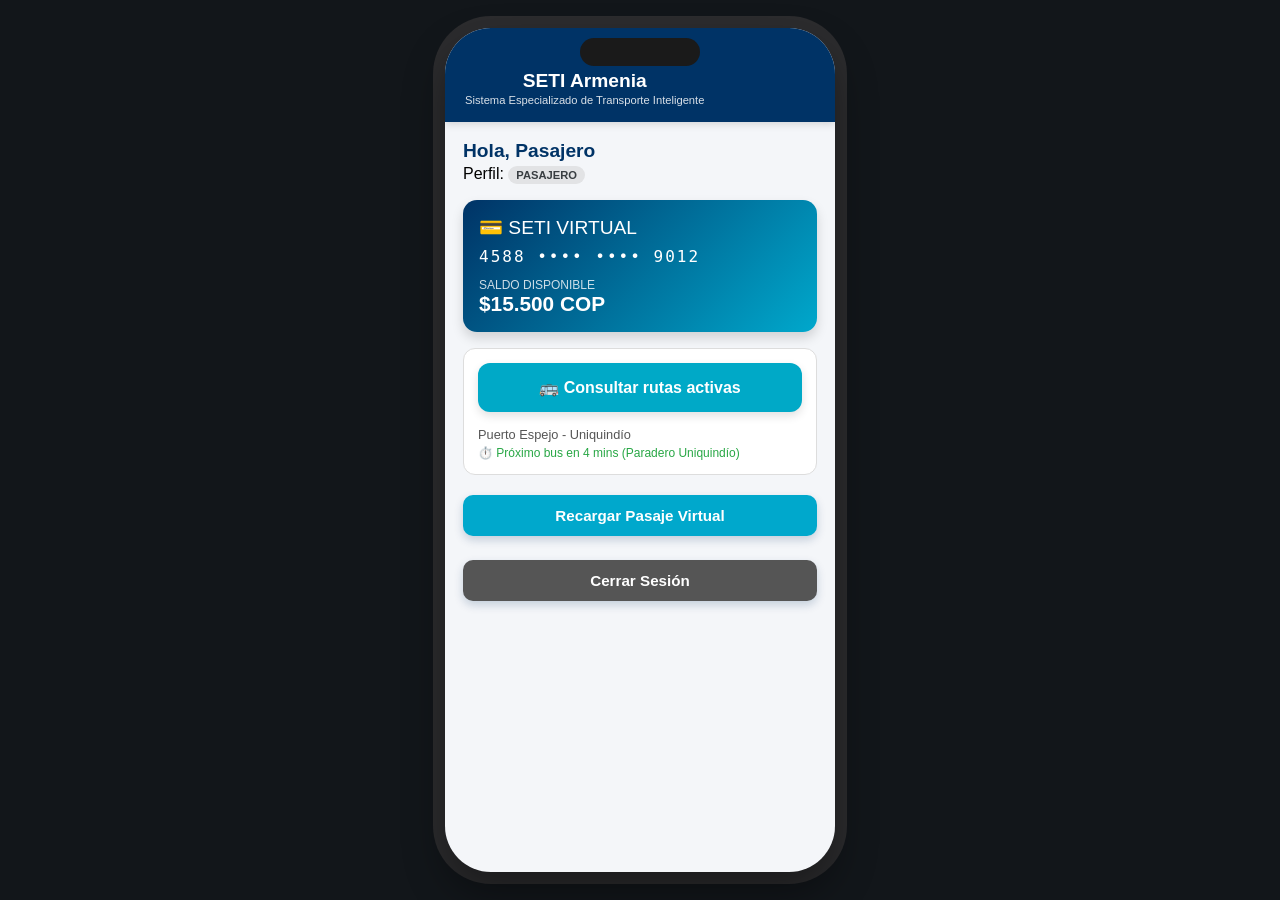
==== dashboard.html @ dfe30936 "first commit" ====
<!DOCTYPE html>
<html lang="es">
<head>
    <meta charset="UTF-8">
    <meta name="viewport" content="width=device-width, initial-scale=1.0, maximum-scale=1.0, user-scalable=no">
    <title>SETI Armenia - Inicio / Dashboard</title>
    <link rel="stylesheet" href="styles.css">
</head>
<body>

<div class="mobile-frame">
    <!-- Encabezado de la App Móvil -->
    <div class="app-header">
        <div class="text-header">
            <h1>SETI Armenia</h1>
            <p>Sistema Especializado de Transporte Inteligente</p>
        </div>
    </div>

    <!-- Contenido Principal del Dashboard -->
    <div class="screen-content">
        <div id="user-dashboard">
            <h2 id="dash-welcome" style="font-size:1.2rem; color:var(--primary-blue);">Cargando perfil...</h2>
            <div id="dash-role-info" style="margin-bottom: 16px;"></div>

            <!-- Vista Móvil para Pasajeros -->
            <div id="view-pasajero" class="hidden">
                <div class="virtual-card">
                    <div class="card-chip">💳 SETI VIRTUAL</div>
                    <div class="card-number">4588 •••• •••• 9012</div>
                    <div style="font-size:0.75rem; opacity:0.8;">SALDO DISPONIBLE</div>
                    <div class="card-balance">$15.500 COP</div>
                </div>
                <div style="background:white; padding:14px; border-radius:12px; border:1px solid var(--border-color); margin-bottom:14px;">
                   <button class="btn-rutas" onclick="location.href='rutas.html'">
    🚌 Consultar rutas activas
</button>
                    <p style="font-size:0.8rem; color:#555;">Puerto Espejo - Uniquindío</p>
                    <p style="font-size:0.75rem; color:var(--success-green); margin-top:4px;">⏱️ Próximo bus en 4 mins (Paradero Uniquindío)</p>
                </div>
                <button class="btn-primary" style="background-color: var(--accent-cyan);" onclick="alert('Redirigiendo a pasarela PSE...')">Recargar Pasaje Virtual</button>
            </div>

            <!-- Vista Móvil para Conductores -->
            <div id="view-conductor" class="hidden">
                <div style="background:white; padding:16px; border-radius:12px; border:1px solid var(--border-color);">
                    <h3 style="font-size:1rem; color:var(--primary-blue);">🚌 Terminal de Bus #04</h3>
                    <p style="font-size:0.85rem; margin-top:8px;">Validador NFC: <b style="color:var(--success-green);">Operativo</b></p>
                    <p style="font-size:0.85rem; margin-top:4px;">Pasajeros cobrados hoy: <b>142</b></p>
                </div>
            </div>

            <!-- Vista Móvil para Administradores -->
            <div id="view-admin" class="hidden">
                <div style="background:white; padding:16px; border-radius:12px; border:1px solid var(--border-color);">
                    <h3 style="font-size:1rem; color:var(--primary-blue);">⚙️ Consola de Control Móvil</h3>
                    <p style="font-size:0.85rem; margin-top:8px;">Flota en movimiento: <b>30 Buses</b></p>
                    <p style="font-size:0.85rem; margin-top:4px;">Recaudo total del día: <b>$780.000 COP</b></p>
                </div>
            </div>

            <button class="btn-primary" style="margin-top: 24px; background-color: #555555;" onclick="logout()">Cerrar Sesión</button>
        </div>
    </div>
</div>

<script>
    // Cargar perfil al entrar al dashboard
    document.addEventListener("DOMContentLoaded", () => {
        const user = localStorage.getItem("seti_user") || "Pasajero";
        const role = localStorage.getItem("seti_role") || "pasajero";

        document.getElementById('dash-welcome').textContent = `Hola, ${user}`;
        document.getElementById('dash-role-info').innerHTML = `Perfil: <span class="role-badge role-${role}">${role.toUpperCase()}</span>`;

        if (role === 'pasajero') {
            document.getElementById('view-pasajero').classList.remove('hidden');
        } else if (role === 'conductor') {
            document.getElementById('view-conductor').classList.remove('hidden');
        } else if (role === 'admin') {
            document.getElementById('view-admin').classList.remove('hidden');
        }
    });

    function logout() {
        localStorage.clear();
        window.location.href = "index.html"; // Regresa al inicio
    }
</script>

</body>
</html>
---- styles.css ----
:root {
    --primary-blue: #003366;
    --accent-cyan: #00a8cc;
    --light-bg: #f4f6f9;
    --dark-text: #222222;
    --card-bg: #ffffff;
    --border-color: #dddddd;
    --error-red: #d9534f;
    --success-green: #28a745;
}

* {
    box-sizing: border-box;
    margin: 0;
    padding: 0;
    font-family: -apple-system, BlinkMacSystemFont, "Segoe UI", Roboto, Helvetica, Arial, sans-serif;
    -webkit-tap-highlight-color: transparent;
}

body {
    background-color: #12161a; /* Fondo oscuro exterior para simular el entorno del celular */
    display: flex;
    justify-content: center;
    align-items: center;
    min-height: 100vh;
    margin: 0;
}

/* Marco exacto adaptado a las medidas y proporción del iPhone 14 (390px x 844px) */
.mobile-frame {
    width: 390px;
    height: 844px;
    background-color: var(--light-bg);
    border-radius: 46px; /* Curvatura característica de la pantalla del iPhone */
    box-shadow: 0 20px 40px rgba(0, 0, 0, 0.4), 0 0 0 12px #2c2c2e; /* Simula el borde físico del teléfono */
    display: flex;
    flex-direction: column;
    overflow: hidden;
    position: relative;
}

/* Simulación opcional de la Isla Dinámica / Notch superior del iPhone */
.mobile-frame::before {
    content: '';
    position: absolute;
    top: 10px;
    left: 50%;
    transform: translateX(-50%);
    width: 120px;
    height: 28px;
    background-color: #1a1a1a;
    border-radius: 14px;
    z-index: 100;
}

/* Encabezado interno de la App Móvil */
.app-header {
    background-color: var(--primary-blue);
    color: white;
    padding: 42px 20px 16px 20px; /* Padding superior extra para evitar solapamiento con el notch */
    text-align: center;
    display: flex;
    justify-content: space-between;
    align-items: center;
    box-shadow: 0 2px 8px rgba(0,0,0,0.15);
}

.app-header h1 {
    font-size: 1.2rem;
    font-weight: 700;
}

.app-header p {
    font-size: 0.7rem;
    opacity: 0.85;
    margin-top: 2px;
}

.app-header img {
    width: 36px;
    height: 36px;
    object-fit: contain;
}

/* Pestañas táctiles de navegación */
.tab-buttons {
    display: flex;
    background-color: #ffffff;
    border-bottom: 1px solid var(--border-color);
}

.tab-btn {
    flex: 1;
    padding: 12px;
    border: none;
    background: none;
    font-size: 0.9rem;
    font-weight: 600;
    color: #666666;
    cursor: pointer;
    transition: all 0.2s ease;
}

.tab-btn.active {
    color: var(--accent-cyan);
    border-bottom: 3px solid var(--accent-cyan);
}

/* Contenido interno con scroll vertical para pantallas pequeñas */
.screen-content {
    flex: 1;
    padding: 18px;
    overflow-y: auto;
}

.form-group {
    margin-bottom: 14px;
}

.form-group label {
    display: block;
    margin-bottom: 5px;
    font-size: 0.8rem;
    font-weight: 600;
    color: var(--dark-text);
}

.form-group input, .form-group select {
    width: 100%;
    padding: 10px 12px;
    border: 1px solid var(--border-color);
    border-radius: 10px;
    font-size: 0.9rem;
    outline: none;
    background-color: #ffffff;
    transition: border-color 0.2s;
}

.form-group input:focus, .form-group select:focus {
    border-color: var(--accent-cyan);
}

/* Botones principales */
.btn-primary {
    width: 100%;
    padding: 12px;
    background-color: var(--primary-blue);
    color: white;
    border: none;
    border-radius: 10px;
    font-size: 0.95rem;
    font-weight: 700;
    cursor: pointer;
    margin-top: 6px;
    box-shadow: 0 4px 10px rgba(0,51,102,0.2);
}

.btn-biometric {
    width: 100%;
    padding: 10px;
    background-color: #ffffff;
    color: var(--accent-cyan);
    border: 2px solid var(--accent-cyan);
    border-radius: 10px;
    font-size: 0.85rem;
    font-weight: 600;
    cursor: pointer;
    margin-top: 10px;
    display: flex;
    align-items: center;
    justify-content: center;
    gap: 8px;
}

.alert-message {
    padding: 10px;
    border-radius: 8px;
    margin-bottom: 12px;
    font-size: 0.8rem;
    display: none;
    line-height: 1.3;
}

.alert-success {
    background-color: #d4edda;
    color: #155724;
    border: 1px solid #c3e6cb;
}

/* Tarjeta virtual optimizada para celular */
.virtual-card {
    background: linear-gradient(135deg, #003366, #00a8cc);
    color: white;
    border-radius: 14px;
    padding: 16px;
    box-shadow: 0 6px 12px rgba(0,0,0,0.15);
    margin-bottom: 16px;
}

.virtual-card .card-chip {
    font-size: 1.2rem;
    margin-bottom: 8px;
}

.virtual-card .card-number {
    font-size: 1rem;
    letter-spacing: 2px;
    margin-bottom: 12px;
    font-family: monospace;
}

.virtual-card .card-balance {
    font-size: 1.3rem;
    font-weight: bold;
}

.role-badge {
    display: inline-block;
    padding: 3px 8px;
    border-radius: 10px;
    font-size: 0.7rem;
    font-weight: bold;
    margin-top: 4px;
}

.role-pasajero { background-color: #e2e3e5; color: #383d41; }
.role-conductor { background-color: #fff3cd; color: #856404; }
.role-admin { background-color: #cce5ff; color: #004085; }

.hidden {
    display: none !important;
}


.btn-rutas {
    width: 100%;
    padding: 15px;
    border: none;
    border-radius: 12px;
    background: #00A9C7;
    color: white;
    font-size: 16px;
    font-weight: bold;
    cursor: pointer;
    margin-bottom: 15px;
    box-shadow: 0 4px 10px rgba(0,0,0,0.12);
    transition: 0.3s;
}

.btn-rutas:hover {
    background: #008EAA;
    transform: translateY(-2px);
}

/* Adaptación responsive para que en celulares reales pequeños o tablets no genere desbordes */
@media (max-width: 420px) {
    body {
        background-color: var(--light-bg);
    }
    .mobile-frame {
        width: 100%;
        height: 100vh;
        border-radius: 0;
        box-shadow: none;
    }
    .mobile-frame::before {
        display: none; /* Oculta el notch físico en pantallas móviles reales */
    }
    .app-header {
        padding-top: 20px;
    }
}
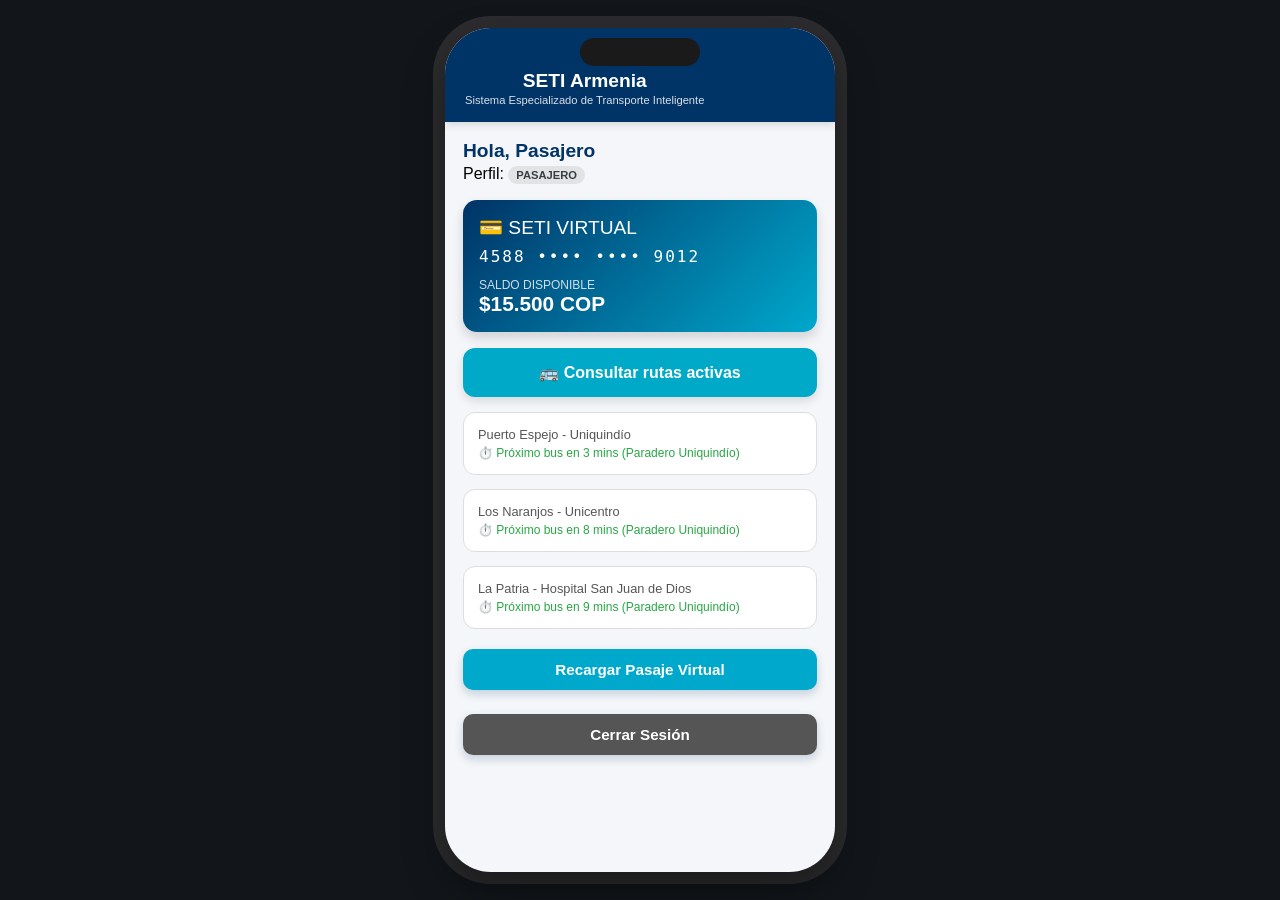
==== commit f2e567eb: "dashboard" ====
--- a/dashboard.html
+++ b/dashboard.html
@@ -31,12 +31,23 @@
                     <div style="font-size:0.75rem; opacity:0.8;">SALDO DISPONIBLE</div>
                     <div class="card-balance">$15.500 COP</div>
                 </div>
-                <div style="background:white; padding:14px; border-radius:12px; border:1px solid var(--border-color); margin-bottom:14px;">
-                   <button class="btn-rutas" onclick="location.href='rutas.html'">
+                <button class="btn-rutas" onclick="location.href='rutas.html'">
     🚌 Consultar rutas activas
 </button>
+                <div style="background:white; padding:14px; border-radius:12px; border:1px solid var(--border-color); margin-bottom:14px;     cursor: pointer;" onclick="location.href='rutas.html'">
+                   
                     <p style="font-size:0.8rem; color:#555;">Puerto Espejo - Uniquindío</p>
-                    <p style="font-size:0.75rem; color:var(--success-green); margin-top:4px;">⏱️ Próximo bus en 4 mins (Paradero Uniquindío)</p>
+                    <p style="font-size:0.75rem; color:var(--success-green); margin-top:4px;">⏱️ Próximo bus en 3 mins (Paradero Uniquindío)</p>
+                </div>                
+                <div style="background:white; padding:14px; border-radius:12px; border:1px solid var(--border-color); margin-bottom:14px;    cursor: pointer;" onclick="location.href='rutas.html'">
+                   
+                    <p style="font-size:0.8rem; color:#555;">Los Naranjos - Unicentro</p>
+                    <p style="font-size:0.75rem; color:var(--success-green); margin-top:4px;">⏱️ Próximo bus en 8 mins (Paradero Uniquindío)</p>
+                </div>                
+                <div style="background:white; padding:14px; border-radius:12px; border:1px solid var(--border-color); margin-bottom:14px;    cursor: pointer;" onclick="location.href='rutas.html'">
+                   
+                    <p style="font-size:0.8rem; color:#555;">La Patria - Hospital San Juan de Dios</p>
+                    <p style="font-size:0.75rem; color:var(--success-green); margin-top:4px;">⏱️ Próximo bus en 9 mins (Paradero Uniquindío)</p>
                 </div>
                 <button class="btn-primary" style="background-color: var(--accent-cyan);" onclick="alert('Redirigiendo a pasarela PSE...')">Recargar Pasaje Virtual</button>
             </div>
